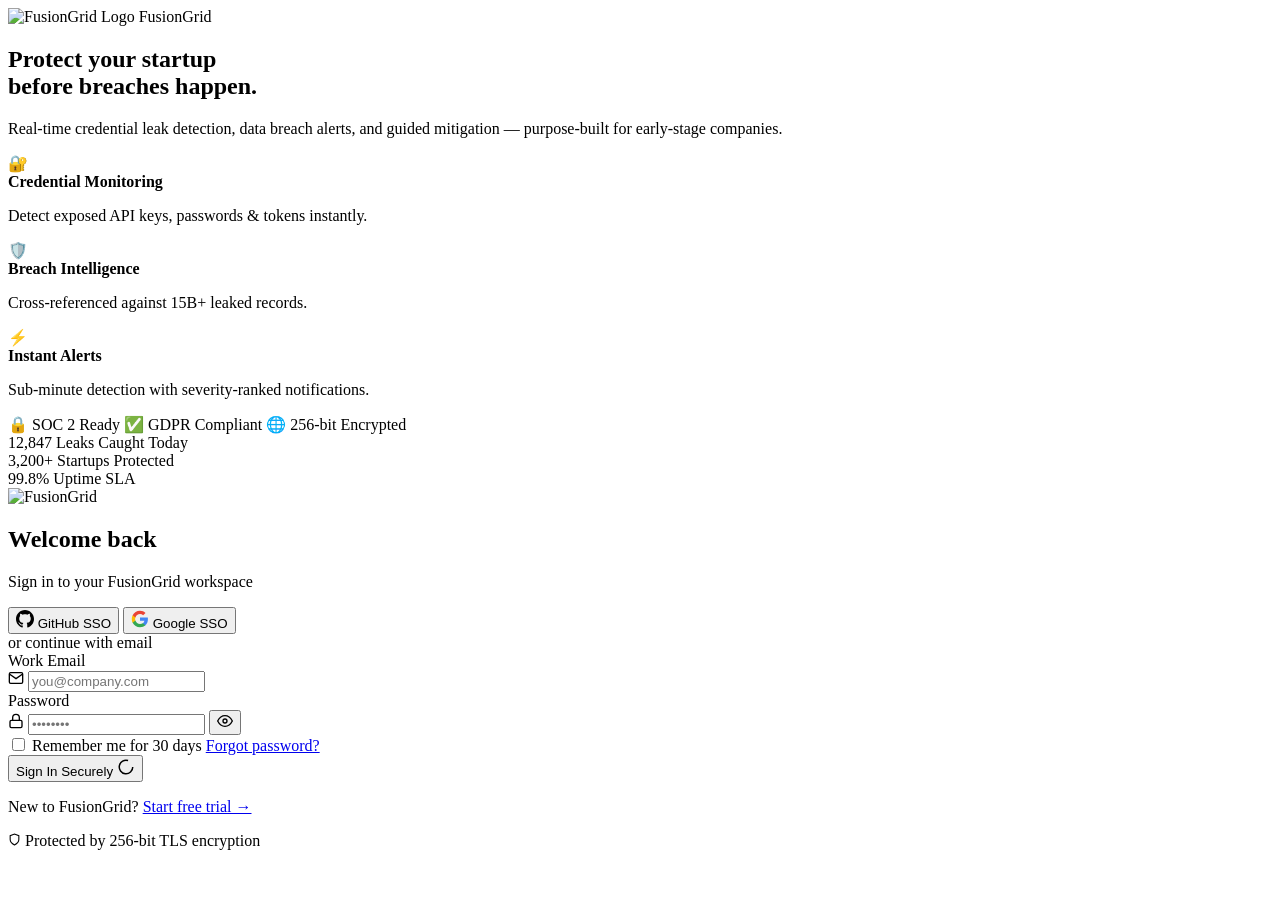
==== index.html @ 181664fa "Add files via upload" ====
<!DOCTYPE html>
<html lang="en">
<head>
  <meta charset="UTF-8" />
  <meta name="viewport" content="width=device-width, initial-scale=1.0" />
  <title>FusionGrid — Secure Login</title>
  <meta name="description" content="Login to FusionGrid — AI-powered data breach and credential leak detection for startups." />
  <link rel="stylesheet" href="src/css/base.css" />
  <link rel="stylesheet" href="src/css/login.css" />
</head>
<body>
  <div class="bg-mesh"></div>

  <!-- Grid Pattern Overlay -->
  <div class="grid-overlay"></div>

  <main class="login-layout">

    <!-- Left Panel — Branding -->
    <aside class="brand-panel">
      <div class="brand-content animate-fade-up">
        <div class="brand-logo">
          <img src="assets/logo.png" alt="FusionGrid Logo" />
          <span class="brand-name">FusionGrid</span>
        </div>
        <h1 class="brand-headline">Protect your startup<br/>before breaches happen.</h1>
        <p class="brand-sub">Real‑time credential leak detection, data breach alerts, and guided mitigation — purpose‑built for early‑stage companies.</p>

        <div class="feature-list">
          <div class="feature-item">
            <span class="feature-icon">🔐</span>
            <div>
              <strong>Credential Monitoring</strong>
              <p>Detect exposed API keys, passwords & tokens instantly.</p>
            </div>
          </div>
          <div class="feature-item">
            <span class="feature-icon">🛡️</span>
            <div>
              <strong>Breach Intelligence</strong>
              <p>Cross-referenced against 15B+ leaked records.</p>
            </div>
          </div>
          <div class="feature-item">
            <span class="feature-icon">⚡</span>
            <div>
              <strong>Instant Alerts</strong>
              <p>Sub-minute detection with severity-ranked notifications.</p>
            </div>
          </div>
        </div>

        <div class="trust-badges">
          <span class="trust-badge">🔒 SOC 2 Ready</span>
          <span class="trust-badge">✅ GDPR Compliant</span>
          <span class="trust-badge">🌐 256-bit Encrypted</span>
        </div>
      </div>

      <!-- Floating stats card -->
      <div class="stats-card glass animate-fade-up" style="animation-delay:0.3s">
        <div class="stat-item">
          <span class="stat-val" id="stat-leaks">12,847</span>
          <span class="stat-label">Leaks Caught Today</span>
        </div>
        <div class="stat-divider"></div>
        <div class="stat-item">
          <span class="stat-val" id="stat-startups">3,200+</span>
          <span class="stat-label">Startups Protected</span>
        </div>
        <div class="stat-divider"></div>
        <div class="stat-item">
          <span class="stat-val">99.8%</span>
          <span class="stat-label">Uptime SLA</span>
        </div>
      </div>
    </aside>

    <!-- Right Panel — Login Form -->
    <section class="login-panel">
      <div class="login-card glass animate-fade-up" style="animation-delay:0.15s">

        <div class="login-header">
          <div class="login-logo-sm">
            <img src="assets/logo.png" alt="FusionGrid" />
          </div>
          <h2>Welcome back</h2>
          <p>Sign in to your FusionGrid workspace</p>
        </div>

        <!-- SSO Options -->
        <div class="sso-row">
          <button class="sso-btn glass" id="btn-github-sso" type="button">
            <svg width="18" height="18" viewBox="0 0 24 24" fill="currentColor"><path d="M12 0c-6.626 0-12 5.373-12 12 0 5.302 3.438 9.8 8.207 11.387.599.111.793-.261.793-.577v-2.234c-3.338.726-4.033-1.416-4.033-1.416-.546-1.387-1.333-1.756-1.333-1.756-1.089-.745.083-.729.083-.729 1.205.084 1.839 1.237 1.839 1.237 1.07 1.834 2.807 1.304 3.492.997.107-.775.418-1.305.762-1.604-2.665-.305-5.467-1.334-5.467-5.931 0-1.311.469-2.381 1.236-3.221-.124-.303-.535-1.524.117-3.176 0 0 1.008-.322 3.301 1.23.957-.266 1.983-.399 3.003-.404 1.02.005 2.047.138 3.006.404 2.291-1.552 3.297-1.23 3.297-1.23.653 1.653.242 2.874.118 3.176.77.84 1.235 1.911 1.235 3.221 0 4.609-2.807 5.624-5.479 5.921.43.372.823 1.102.823 2.222v3.293c0 .319.192.694.801.576 4.765-1.589 8.199-6.086 8.199-11.386 0-6.627-5.373-12-12-12z"/></svg>
            GitHub SSO
          </button>
          <button class="sso-btn glass" id="btn-google-sso" type="button">
            <svg width="18" height="18" viewBox="0 0 24 24"><path fill="#4285F4" d="M22.56 12.25c0-.78-.07-1.53-.2-2.25H12v4.26h5.92c-.26 1.37-1.04 2.53-2.21 3.31v2.77h3.57c2.08-1.92 3.28-4.74 3.28-8.09z"/><path fill="#34A853" d="M12 23c2.97 0 5.46-.98 7.28-2.66l-3.57-2.77c-.98.66-2.23 1.06-3.71 1.06-2.86 0-5.29-1.93-6.16-4.53H2.18v2.84C3.99 20.53 7.7 23 12 23z"/><path fill="#FBBC05" d="M5.84 14.09c-.22-.66-.35-1.36-.35-2.09s.13-1.43.35-2.09V7.07H2.18C1.43 8.55 1 10.22 1 12s.43 3.45 1.18 4.93l2.85-2.22.81-.62z"/><path fill="#EA4335" d="M12 5.38c1.62 0 3.06.56 4.21 1.64l3.15-3.15C17.45 2.09 14.97 1 12 1 7.7 1 3.99 3.47 2.18 7.07l3.66 2.84c.87-2.6 3.3-4.53 6.16-4.53z"/></svg>
            Google SSO
          </button>
        </div>

        <div class="divider"><span>or continue with email</span></div>

        <!-- Login Form -->
        <form id="login-form" novalidate>
          <div class="form-group" id="fg-email">
            <label for="email">Work Email</label>
            <div class="input-wrap">
              <svg class="input-icon" width="16" height="16" viewBox="0 0 24 24" fill="none" stroke="currentColor" stroke-width="2"><path d="M4 4h16c1.1 0 2 .9 2 2v12c0 1.1-.9 2-2 2H4c-1.1 0-2-.9-2-2V6c0-1.1.9-2 2-2z"/><polyline points="22,6 12,13 2,6"/></svg>
              <input type="email" id="email" name="email" placeholder="you@company.com" autocomplete="email" />
            </div>
            <span class="field-error" id="err-email"></span>
          </div>

          <div class="form-group" id="fg-password">
            <label for="password">Password</label>
            <div class="input-wrap">
              <svg class="input-icon" width="16" height="16" viewBox="0 0 24 24" fill="none" stroke="currentColor" stroke-width="2"><rect x="3" y="11" width="18" height="11" rx="2" ry="2"/><path d="M7 11V7a5 5 0 0 1 10 0v4"/></svg>
              <input type="password" id="password" name="password" placeholder="••••••••" autocomplete="current-password" />
              <button type="button" class="toggle-pass" id="toggle-pass" aria-label="Toggle password visibility">
                <svg id="eye-icon" width="16" height="16" viewBox="0 0 24 24" fill="none" stroke="currentColor" stroke-width="2"><path d="M1 12s4-8 11-8 11 8 11 8-4 8-11 8-11-8-11-8z"/><circle cx="12" cy="12" r="3"/></svg>
              </button>
            </div>
            <span class="field-error" id="err-password"></span>
          </div>

          <div class="form-row">
            <label class="checkbox-label">
              <input type="checkbox" id="remember" />
              <span class="custom-check"></span>
              Remember me for 30 days
            </label>
            <a href="#" class="forgot-link" id="forgot-link">Forgot password?</a>
          </div>

          <button type="submit" class="btn btn-primary btn-full" id="btn-signin">
            <span id="signin-text">Sign In Securely</span>
            <svg id="signin-spinner" class="spinner hidden" width="18" height="18" viewBox="0 0 24 24" fill="none" stroke="currentColor" stroke-width="2"><path d="M21 12a9 9 0 1 1-6.219-8.56"/></svg>
          </button>
        </form>

        <p class="signup-prompt">New to FusionGrid? <a href="onboarding.html">Start free trial →</a></p>

        <div class="security-note">
          <svg width="13" height="13" viewBox="0 0 24 24" fill="none" stroke="currentColor" stroke-width="2"><path d="M12 22s8-4 8-10V5l-8-3-8 3v7c0 6 8 10 8 10z"/></svg>
          Protected by 256-bit TLS encryption
        </div>
      </div>
    </section>

  </main>

  <script src="src/js/login.js"></script>
</body>
</html>
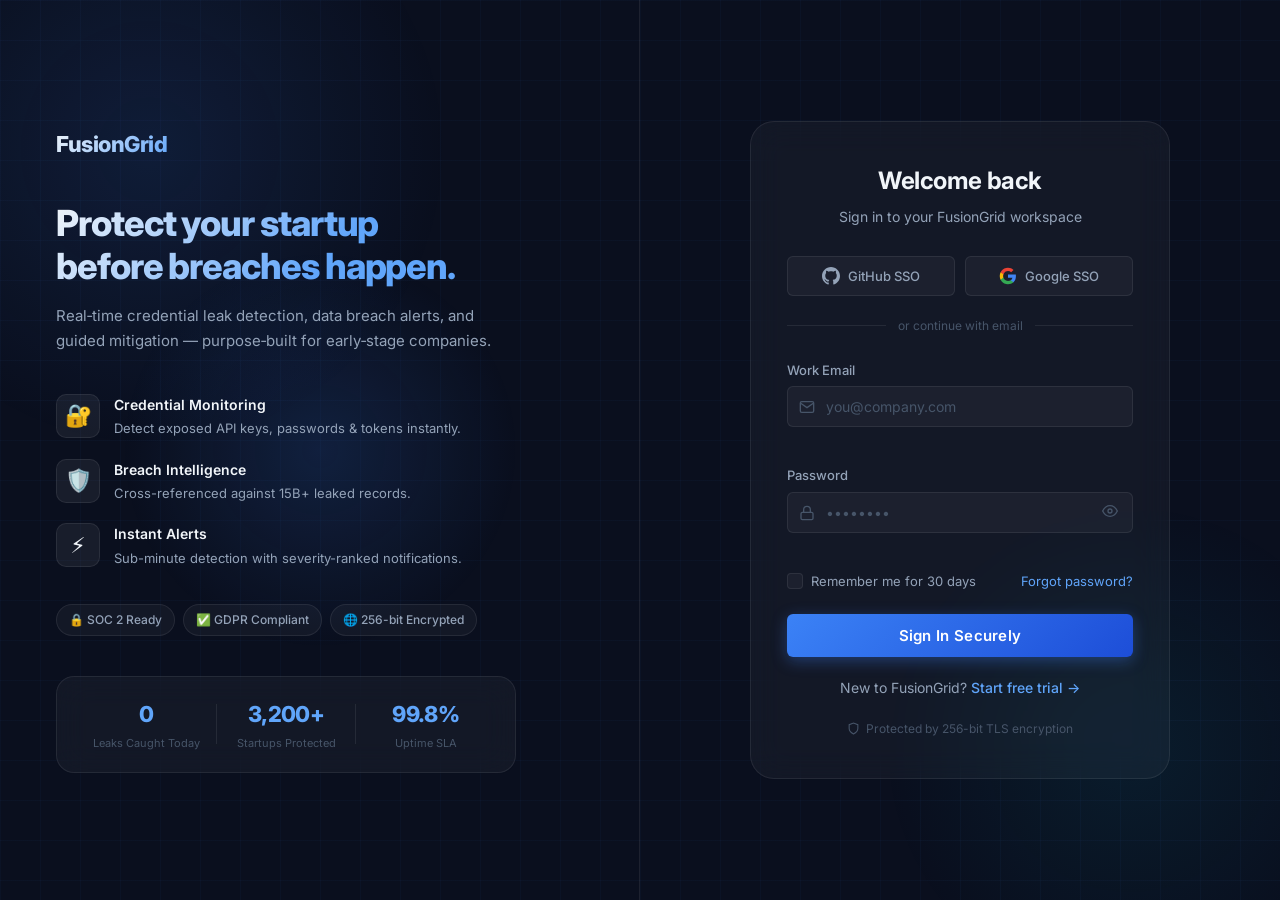
==== commit 01395e3b: "Add files via upload" ====
--- a/index.html
+++ b/index.html
@@ -5,22 +5,155 @@
   <meta name="viewport" content="width=device-width, initial-scale=1.0" />
   <title>FusionGrid — Secure Login</title>
   <meta name="description" content="Login to FusionGrid — AI-powered data breach and credential leak detection for startups." />
-  <link rel="stylesheet" href="src/css/base.css" />
-  <link rel="stylesheet" href="src/css/login.css" />
+  <link rel="preconnect" href="https://fonts.googleapis.com">
+  <link href="https://fonts.googleapis.com/css2?family=Inter:wght@300;400;500;600;700;800&display=swap" rel="stylesheet">
+<style>
+/* ── Design Tokens ── */
+:root {
+  --bg-primary:#0A0F1E; --bg-secondary:#0F172A;
+  --bg-glass:rgba(255,255,255,0.04); --bg-glass-hover:rgba(255,255,255,0.08);
+  --blue:#3B82F6; --blue-light:#60A5FA; --blue-dark:#1D4ED8; --cyan:#06B6D4;
+  --critical:#EF4444; --critical-bg:rgba(239,68,68,0.12);
+  --warning:#F59E0B; --warning-bg:rgba(245,158,11,0.12);
+  --safe:#10B981; --safe-bg:rgba(16,185,129,0.12);
+  --info:#6366F1; --info-bg:rgba(99,102,241,0.12);
+  --text-primary:#F1F5F9; --text-secondary:#94A3B8; --text-muted:#475569;
+  --border:rgba(255,255,255,0.08); --border-hover:rgba(59,130,246,0.4);
+  --glow-blue:0 0 20px rgba(59,130,246,0.3);
+  --radius-sm:6px; --radius:12px; --radius-lg:18px; --radius-xl:24px;
+  --transition:0.25s cubic-bezier(0.4,0,0.2,1);
+}
+*,*::before,*::after{box-sizing:border-box;margin:0;padding:0}
+html{font-size:16px;scroll-behavior:smooth}
+body{font-family:'Inter',system-ui,sans-serif;background-color:var(--bg-primary);color:var(--text-primary);line-height:1.6;-webkit-font-smoothing:antialiased;min-height:100vh;}
+a{color:var(--blue-light);text-decoration:none}a:hover{color:var(--blue)}
+input,button,select,textarea{font-family:inherit;font-size:inherit}
+img{max-width:100%;display:block}
+
+/* Glass utility */
+.glass{background:var(--bg-glass);backdrop-filter:blur(16px);-webkit-backdrop-filter:blur(16px);border:1px solid var(--border)}
+
+/* Buttons */
+.btn{display:inline-flex;align-items:center;gap:8px;padding:10px 20px;border-radius:var(--radius-sm);font-weight:600;font-size:14px;cursor:pointer;border:none;transition:var(--transition);letter-spacing:.02em}
+.btn-primary{background:linear-gradient(135deg,var(--blue) 0%,var(--blue-dark) 100%);color:#fff;box-shadow:0 4px 15px rgba(59,130,246,.35)}
+.btn-primary:hover{transform:translateY(-1px);box-shadow:0 8px 25px rgba(59,130,246,.5)}
+.btn-full{width:100%;justify-content:center;padding:12px;font-size:15px}
+
+/* Background mesh */
+.bg-mesh{position:fixed;inset:0;z-index:-1;overflow:hidden;pointer-events:none}
+.bg-mesh::before{content:'';position:absolute;width:600px;height:600px;border-radius:50%;background:radial-gradient(circle,rgba(59,130,246,.12) 0%,transparent 70%);top:-150px;left:-150px;animation:float1 12s ease-in-out infinite}
+.bg-mesh::after{content:'';position:absolute;width:500px;height:500px;border-radius:50%;background:radial-gradient(circle,rgba(6,182,212,.08) 0%,transparent 70%);bottom:-100px;right:-100px;animation:float2 14s ease-in-out infinite}
+@keyframes float1{0%,100%{transform:translate(0,0) scale(1)}50%{transform:translate(60px,40px) scale(1.1)}}
+@keyframes float2{0%,100%{transform:translate(0,0) scale(1)}50%{transform:translate(-40px,-60px) scale(1.15)}}
+@keyframes fadeInUp{from{opacity:0;transform:translateY(20px)}to{opacity:1;transform:translateY(0)}}
+@keyframes fadeIn{from{opacity:0}to{opacity:1}}
+@keyframes spin{to{transform:rotate(360deg)}}
+@keyframes pulse-ring{0%{transform:scale(1);opacity:.8}100%{transform:scale(1.6);opacity:0}}
+.animate-fade-up{animation:fadeInUp .5s ease forwards}
+.hidden{display:none!important}
+
+/* Scrollbar */
+::-webkit-scrollbar{width:6px}::-webkit-scrollbar-track{background:var(--bg-secondary)}
+::-webkit-scrollbar-thumb{background:var(--border-hover);border-radius:10px}
+
+/* Grid overlay */
+.grid-overlay{position:fixed;inset:0;z-index:-1;background-image:linear-gradient(rgba(59,130,246,.04) 1px,transparent 1px),linear-gradient(90deg,rgba(59,130,246,.04) 1px,transparent 1px);background-size:40px 40px;pointer-events:none}
+
+/* Layout */
+.login-layout{display:grid;grid-template-columns:1fr 1fr;min-height:100vh}
+
+/* Brand panel */
+.brand-panel{display:flex;flex-direction:column;justify-content:center;padding:60px 56px;position:relative;overflow:hidden;border-right:1px solid var(--border)}
+.brand-panel::before{content:'';position:absolute;width:400px;height:400px;border-radius:50%;background:radial-gradient(circle,rgba(59,130,246,.15) 0%,transparent 70%);top:50%;left:50%;transform:translate(-50%,-50%);pointer-events:none}
+.brand-content{max-width:460px}
+
+/* Logo */
+.brand-logo{display:flex;align-items:center;gap:12px;margin-bottom:40px}
+.brand-logo img{width:44px;height:44px;border-radius:12px}
+.brand-name{font-size:22px;font-weight:800;background:linear-gradient(135deg,var(--text-primary) 0%,var(--blue-light) 100%);-webkit-background-clip:text;-webkit-text-fill-color:transparent;background-clip:text;letter-spacing:-.02em}
+
+.brand-headline{font-size:36px;font-weight:800;line-height:1.2;letter-spacing:-.03em;margin-bottom:16px;background:linear-gradient(135deg,var(--text-primary) 0%,var(--blue-light) 60%);-webkit-background-clip:text;-webkit-text-fill-color:transparent;background-clip:text}
+.brand-sub{font-size:15px;color:var(--text-secondary);line-height:1.65;margin-bottom:40px}
+
+/* Feature list */
+.feature-list{display:flex;flex-direction:column;gap:20px;margin-bottom:36px}
+.feature-item{display:flex;align-items:flex-start;gap:14px}
+.feature-icon{font-size:22px;width:44px;height:44px;display:flex;align-items:center;justify-content:center;background:rgba(255,255,255,.06);border:1px solid var(--border);border-radius:10px;flex-shrink:0}
+.feature-item strong{display:block;font-size:14px;font-weight:600;margin-bottom:3px;color:var(--text-primary)}
+.feature-item p{font-size:13px;color:var(--text-secondary);line-height:1.5}
+
+/* Trust badges */
+.trust-badges{display:flex;flex-wrap:wrap;gap:8px;margin-bottom:40px}
+.trust-badge{font-size:12px;font-weight:500;color:var(--text-secondary);background:rgba(255,255,255,.04);border:1px solid var(--border);border-radius:100px;padding:5px 12px}
+
+/* Stats card */
+.stats-card{display:flex;align-items:center;padding:20px 28px;border-radius:var(--radius-lg);max-width:460px}
+.stat-item{text-align:center;flex:1}
+.stat-val{display:block;font-size:22px;font-weight:800;color:var(--blue-light);letter-spacing:-.03em}
+.stat-label{font-size:11px;color:var(--text-muted);margin-top:3px;display:block}
+.stat-divider{width:1px;height:40px;background:var(--border);margin:0 8px;flex-shrink:0}
+
+/* Login panel */
+.login-panel{display:flex;align-items:center;justify-content:center;padding:40px 32px}
+.login-card{width:100%;max-width:420px;border-radius:var(--radius-xl);padding:40px 36px}
+
+.login-header{text-align:center;margin-bottom:28px}
+.login-logo-sm img{width:40px;height:40px;border-radius:10px;margin:0 auto 14px}
+.login-header h2{font-size:24px;font-weight:700;letter-spacing:-.02em;margin-bottom:6px}
+.login-header p{font-size:14px;color:var(--text-secondary)}
+
+/* SSO */
+.sso-row{display:grid;grid-template-columns:1fr 1fr;gap:10px;margin-bottom:20px}
+.sso-btn{display:flex;align-items:center;justify-content:center;gap:8px;padding:10px 14px;border-radius:var(--radius-sm);font-size:13px;font-weight:500;color:var(--text-secondary);cursor:pointer;border:1px solid var(--border);transition:var(--transition);background:rgba(255,255,255,.04)}
+.sso-btn:hover{background:rgba(255,255,255,.08);color:var(--text-primary);border-color:var(--border-hover);transform:translateY(-1px)}
+
+/* Divider */
+.divider{display:flex;align-items:center;gap:12px;margin-bottom:24px;color:var(--text-muted);font-size:12px}
+.divider::before,.divider::after{content:'';flex:1;height:1px;background:var(--border)}
+
+/* Form */
+.form-group{display:flex;flex-direction:column;gap:6px;margin-bottom:16px}
+.form-group label{font-size:13px;font-weight:500;color:var(--text-secondary)}
+.input-wrap{position:relative}
+.input-wrap input{width:100%;background:rgba(255,255,255,.04);border:1px solid var(--border);border-radius:var(--radius-sm);color:var(--text-primary);padding:11px 40px 11px 38px;font-size:14px;outline:none;transition:var(--transition)}
+.input-wrap input::placeholder{color:var(--text-muted)}
+.input-wrap input:focus{border-color:var(--blue);box-shadow:0 0 0 3px rgba(59,130,246,.15)}
+.input-wrap input.error{border-color:var(--critical)}
+.input-icon{position:absolute;left:12px;top:50%;transform:translateY(-50%);color:var(--text-muted);pointer-events:none}
+.toggle-pass{position:absolute;right:11px;top:50%;transform:translateY(-50%);background:none;border:none;cursor:pointer;color:var(--text-muted);padding:4px;transition:var(--transition)}
+.toggle-pass:hover{color:var(--text-primary)}
+.field-error{font-size:12px;color:var(--critical);min-height:16px}
+
+/* Checkbox row */
+.form-row{display:flex;align-items:center;justify-content:space-between;margin-bottom:22px}
+.checkbox-label{display:flex;align-items:center;gap:8px;font-size:13px;color:var(--text-secondary);cursor:pointer}
+.checkbox-label input[type="checkbox"]{display:none}
+.custom-check{width:16px;height:16px;border:1.5px solid var(--border);border-radius:4px;background:rgba(255,255,255,.04);display:flex;align-items:center;justify-content:center;transition:var(--transition);flex-shrink:0}
+.checkbox-label input:checked+.custom-check{background:var(--blue);border-color:var(--blue)}
+.checkbox-label input:checked+.custom-check::after{content:'✓';font-size:10px;color:#fff;line-height:1}
+.forgot-link{font-size:13px;color:var(--blue-light)}
+.forgot-link:hover{color:var(--cyan)}
+
+/* Spinner / footer */
+.spinner{animation:spin .8s linear infinite}
+.signup-prompt{text-align:center;font-size:14px;color:var(--text-secondary);margin-top:20px}
+.signup-prompt a{color:var(--blue-light);font-weight:500}
+.security-note{display:flex;align-items:center;justify-content:center;gap:6px;margin-top:20px;font-size:12px;color:var(--text-muted)}
+
+/* Responsive */
+@media(max-width:900px){.login-layout{grid-template-columns:1fr}.brand-panel{display:none}.login-panel{padding:24px 16px}}
+</style>
 </head>
 <body>
   <div class="bg-mesh"></div>
-
-  <!-- Grid Pattern Overlay -->
   <div class="grid-overlay"></div>
 
   <main class="login-layout">
-
     <!-- Left Panel — Branding -->
     <aside class="brand-panel">
       <div class="brand-content animate-fade-up">
         <div class="brand-logo">
-          <img src="assets/logo.png" alt="FusionGrid Logo" />
+          <img src="assets/logo.png" alt="FusionGrid Logo" onerror="this.style.display='none'" />
           <span class="brand-name">FusionGrid</span>
         </div>
         <h1 class="brand-headline">Protect your startup<br/>before breaches happen.</h1>
@@ -31,7 +164,7 @@
             <span class="feature-icon">🔐</span>
             <div>
               <strong>Credential Monitoring</strong>
-              <p>Detect exposed API keys, passwords & tokens instantly.</p>
+              <p>Detect exposed API keys, passwords &amp; tokens instantly.</p>
             </div>
           </div>
           <div class="feature-item">
@@ -57,15 +190,14 @@
         </div>
       </div>
 
-      <!-- Floating stats card -->
-      <div class="stats-card glass animate-fade-up" style="animation-delay:0.3s">
+      <div class="stats-card glass animate-fade-up" style="animation-delay:.3s">
         <div class="stat-item">
-          <span class="stat-val" id="stat-leaks">12,847</span>
+          <span class="stat-val" id="stat-leaks">0</span>
           <span class="stat-label">Leaks Caught Today</span>
         </div>
         <div class="stat-divider"></div>
         <div class="stat-item">
-          <span class="stat-val" id="stat-startups">3,200+</span>
+          <span class="stat-val">3,200+</span>
           <span class="stat-label">Startups Protected</span>
         </div>
         <div class="stat-divider"></div>
@@ -78,23 +210,22 @@
 
     <!-- Right Panel — Login Form -->
     <section class="login-panel">
-      <div class="login-card glass animate-fade-up" style="animation-delay:0.15s">
+      <div class="login-card glass animate-fade-up" style="animation-delay:.15s">
 
         <div class="login-header">
           <div class="login-logo-sm">
-            <img src="assets/logo.png" alt="FusionGrid" />
+            <img src="assets/logo.png" alt="FusionGrid" onerror="this.style.display='none'" />
           </div>
           <h2>Welcome back</h2>
           <p>Sign in to your FusionGrid workspace</p>
         </div>
 
-        <!-- SSO Options -->
         <div class="sso-row">
-          <button class="sso-btn glass" id="btn-github-sso" type="button">
+          <button class="sso-btn" id="btn-github-sso" type="button">
             <svg width="18" height="18" viewBox="0 0 24 24" fill="currentColor"><path d="M12 0c-6.626 0-12 5.373-12 12 0 5.302 3.438 9.8 8.207 11.387.599.111.793-.261.793-.577v-2.234c-3.338.726-4.033-1.416-4.033-1.416-.546-1.387-1.333-1.756-1.333-1.756-1.089-.745.083-.729.083-.729 1.205.084 1.839 1.237 1.839 1.237 1.07 1.834 2.807 1.304 3.492.997.107-.775.418-1.305.762-1.604-2.665-.305-5.467-1.334-5.467-5.931 0-1.311.469-2.381 1.236-3.221-.124-.303-.535-1.524.117-3.176 0 0 1.008-.322 3.301 1.23.957-.266 1.983-.399 3.003-.404 1.02.005 2.047.138 3.006.404 2.291-1.552 3.297-1.23 3.297-1.23.653 1.653.242 2.874.118 3.176.77.84 1.235 1.911 1.235 3.221 0 4.609-2.807 5.624-5.479 5.921.43.372.823 1.102.823 2.222v3.293c0 .319.192.694.801.576 4.765-1.589 8.199-6.086 8.199-11.386 0-6.627-5.373-12-12-12z"/></svg>
             GitHub SSO
           </button>
-          <button class="sso-btn glass" id="btn-google-sso" type="button">
+          <button class="sso-btn" id="btn-google-sso" type="button">
             <svg width="18" height="18" viewBox="0 0 24 24"><path fill="#4285F4" d="M22.56 12.25c0-.78-.07-1.53-.2-2.25H12v4.26h5.92c-.26 1.37-1.04 2.53-2.21 3.31v2.77h3.57c2.08-1.92 3.28-4.74 3.28-8.09z"/><path fill="#34A853" d="M12 23c2.97 0 5.46-.98 7.28-2.66l-3.57-2.77c-.98.66-2.23 1.06-3.71 1.06-2.86 0-5.29-1.93-6.16-4.53H2.18v2.84C3.99 20.53 7.7 23 12 23z"/><path fill="#FBBC05" d="M5.84 14.09c-.22-.66-.35-1.36-.35-2.09s.13-1.43.35-2.09V7.07H2.18C1.43 8.55 1 10.22 1 12s.43 3.45 1.18 4.93l2.85-2.22.81-.62z"/><path fill="#EA4335" d="M12 5.38c1.62 0 3.06.56 4.21 1.64l3.15-3.15C17.45 2.09 14.97 1 12 1 7.7 1 3.99 3.47 2.18 7.07l3.66 2.84c.87-2.6 3.3-4.53 6.16-4.53z"/></svg>
             Google SSO
           </button>
@@ -102,7 +233,6 @@
 
         <div class="divider"><span>or continue with email</span></div>
 
-        <!-- Login Form -->
         <form id="login-form" novalidate>
           <div class="form-group" id="fg-email">
             <label for="email">Work Email</label>
@@ -148,7 +278,6 @@
         </div>
       </div>
     </section>
-
   </main>
 
   <script src="src/js/login.js"></script>
